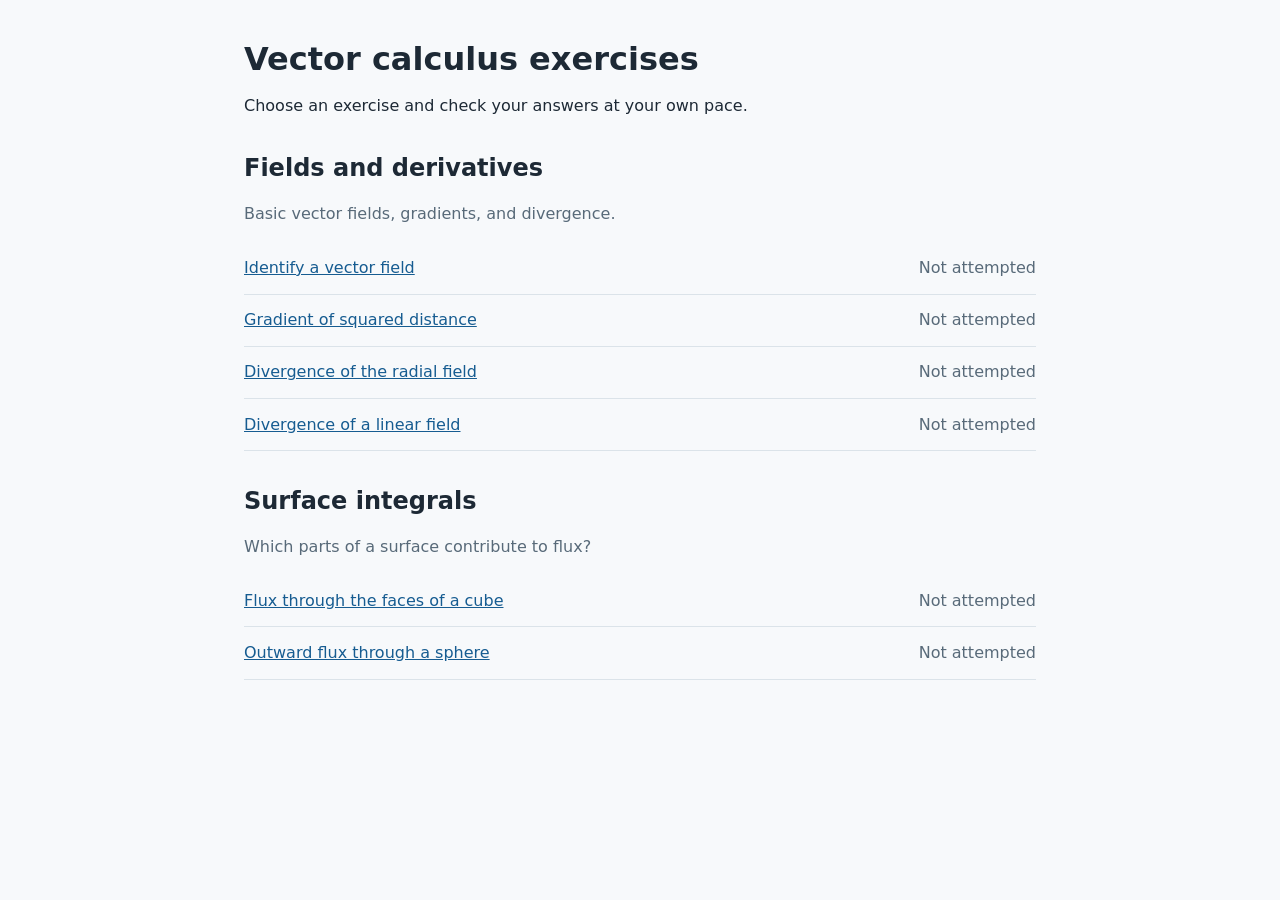
==== teaching/dvc/index.html @ b2d23dca "Adds DVC exercises" ====
<!doctype html>
<html lang="en">
  <head>
    <meta charset="UTF-8">
    <meta name="viewport" content="width=device-width, initial-scale=1.0">
    <title>Vector calculus exercises</title>
    <script type="module" crossorigin src="./assets/index-DKL_zkKp.js"></script>
    <link rel="stylesheet" crossorigin href="./assets/index-CPv9_bfF.css">
  </head>
  <body>
    <div id="app"></div>
  </body>
</html>
---- teaching/dvc/assets/index-CPv9_bfF.css ----
:root{font-family:system-ui,sans-serif;color:#1d2935;background:#f7f9fb;line-height:1.5}*{box-sizing:border-box}body{margin:0}a{color:#165c91}.page{max-width:52rem;margin:0 auto;padding:2rem 1.25rem 4rem}h1{margin:.5rem 0 1rem;line-height:1.2}h2{margin:2rem 0 .25rem}.module-description,.module-name,.progress-summary{color:#586a79}.module-name{margin:1.25rem 0 0}.exercise-list{list-style:none;padding:0;margin:1rem 0}.exercise-list li{display:flex;flex-wrap:wrap;justify-content:space-between;gap:.25rem 1rem;border-bottom:1px solid #dbe3e9;padding:.85rem 0}.statement{margin:1.5rem 0 2rem}.equation{overflow-x:auto}.widget{margin:1.5rem 0;border:1px solid #cad6df;border-radius:.5rem;background:#fff;padding:1rem}.widget figcaption{font-weight:700}.widget p{margin:.5rem 0}.widget-plot{width:100%;height:clamp(18rem,60vw,30rem)}.widget pre{max-height:18rem;overflow:auto;padding:.75rem;background:#eef3f7;border-radius:.25rem;font-size:.8rem}.question{min-width:0;margin:1.5rem 0;padding:1rem;border:1px solid #cad6df;border-radius:.5rem;background:#fff}.question legend{font-weight:700}.question-prompt p{margin-top:0}.option{display:flex;align-items:flex-start;gap:.65rem;padding:.55rem;border-radius:.25rem;cursor:pointer}.option:hover{background:#f0f5f8}.option input{margin-top:.35rem}.correct-answer{background:#e6f4e8}.feedback{margin-top:.75rem}.feedback p{margin-bottom:0}.correct .feedback{color:#226435}.incorrect .feedback{color:#8a3a26}.actions{display:flex;align-items:center;gap:1rem}button{border:0;border-radius:.3rem;padding:.7rem 1rem;background:#165c91;color:#fff;font:inherit;cursor:pointer}button:disabled{opacity:.6;cursor:default}button.success-button{background:#226435}.score{font-weight:700}@media(max-width:36rem){.page{padding-top:1.25rem}}@font-face{font-display:block;font-family:KaTeX_AMS;font-style:normal;font-weight:400;src:url(./KaTeX_AMS-Regular-BQhdFMY1.woff2) format("woff2"),url(./KaTeX_AMS-Regular-DMm9YOAa.woff) format("woff"),url(./KaTeX_AMS-Regular-DRggAlZN.ttf) format("truetype")}@font-face{font-display:block;font-family:KaTeX_Caligraphic;font-style:normal;font-weight:700;src:url(./KaTeX_Caligraphic-Bold-Dq_IR9rO.woff2) format("woff2"),url(./KaTeX_Caligraphic-Bold-BEiXGLvX.woff) format("woff"),url(./KaTeX_Caligraphic-Bold-ATXxdsX0.ttf) format("truetype")}@font-face{font-display:block;font-family:KaTeX_Caligraphic;font-style:normal;font-weight:400;src:url(./KaTeX_Caligraphic-Regular-Di6jR-x-.woff2) format("woff2"),url(./KaTeX_Caligraphic-Regular-CTRA-rTL.woff) format("woff"),url(./KaTeX_Caligraphic-Regular-wX97UBjC.ttf) format("truetype")}@font-face{font-display:block;font-family:KaTeX_Fraktur;font-style:normal;font-weight:700;src:url(./KaTeX_Fraktur-Bold-CL6g_b3V.woff2) format("woff2"),url(./KaTeX_Fraktur-Bold-BsDP51OF.woff) format("woff"),url(./KaTeX_Fraktur-Bold-BdnERNNW.ttf) format("truetype")}@font-face{font-display:block;font-family:KaTeX_Fraktur;font-style:normal;font-weight:400;src:url(./KaTeX_Fraktur-Regular-CTYiF6lA.woff2) format("woff2"),url(./KaTeX_Fraktur-Regular-Dxdc4cR9.woff) format("woff"),url(./KaTeX_Fraktur-Regular-CB_wures.ttf) format("truetype")}@font-face{font-display:block;font-family:KaTeX_Main;font-style:normal;font-weight:700;src:url(./KaTeX_Main-Bold-Cx986IdX.woff2) format("woff2"),url(./KaTeX_Main-Bold-Jm3AIy58.woff) format("woff"),url(./KaTeX_Main-Bold-waoOVXN0.ttf) format("truetype")}@font-face{font-display:block;font-family:KaTeX_Main;font-style:italic;font-weight:700;src:url(./KaTeX_Main-BoldItalic-DxDJ3AOS.woff2) format("woff2"),url(./KaTeX_Main-BoldItalic-SpSLRI95.woff) format("woff"),url(./KaTeX_Main-BoldItalic-DzxPMmG6.ttf) format("truetype")}@font-face{font-display:block;font-family:KaTeX_Main;font-style:italic;font-weight:400;src:url(./KaTeX_Main-Italic-NWA7e6Wa.woff2) format("woff2"),url(./KaTeX_Main-Italic-BMLOBm91.woff) format("woff"),url(./KaTeX_Main-Italic-3WenGoN9.ttf) format("truetype")}@font-face{font-display:block;font-family:KaTeX_Main;font-style:normal;font-weight:400;src:url(./KaTeX_Main-Regular-B22Nviop.woff2) format("woff2"),url(./KaTeX_Main-Regular-Dr94JaBh.woff) format("woff"),url(./KaTeX_Main-Regular-ypZvNtVU.ttf) format("truetype")}@font-face{font-display:block;font-family:KaTeX_Math;font-style:italic;font-weight:700;src:url(./KaTeX_Math-BoldItalic-CZnvNsCZ.woff2) format("woff2"),url(./KaTeX_Math-BoldItalic-iY-2wyZ7.woff) format("woff"),url(./KaTeX_Math-BoldItalic-B3XSjfu4.ttf) format("truetype")}@font-face{font-display:block;font-family:KaTeX_Math;font-style:italic;font-weight:400;src:url(./KaTeX_Math-Italic-t53AETM-.woff2) format("woff2"),url(./KaTeX_Math-Italic-DA0__PXp.woff) format("woff"),url(./KaTeX_Math-Italic-flOr_0UB.ttf) format("truetype")}@font-face{font-display:block;font-family:KaTeX_SansSerif;font-style:normal;font-weight:700;src:url(./KaTeX_SansSerif-Bold-D1sUS0GD.woff2) format("woff2"),url(./KaTeX_SansSerif-Bold-DbIhKOiC.woff) format("woff"),url(./KaTeX_SansSerif-Bold-CFMepnvq.ttf) format("truetype")}@font-face{font-display:block;font-family:KaTeX_SansSerif;font-style:italic;font-weight:400;src:url(./KaTeX_SansSerif-Italic-C3H0VqGB.woff2) format("woff2"),url(./KaTeX_SansSerif-Italic-DN2j7dab.woff) format("woff"),url(./KaTeX_SansSerif-Italic-YYjJ1zSn.ttf) format("truetype")}@font-face{font-display:block;font-family:KaTeX_SansSerif;font-style:normal;font-weight:400;src:url(./KaTeX_SansSerif-Regular-DDBCnlJ7.woff2) format("woff2"),url(./KaTeX_SansSerif-Regular-CS6fqUqJ.woff) format("woff"),url(./KaTeX_SansSerif-Regular-BNo7hRIc.ttf) format("truetype")}@font-face{font-display:block;font-family:KaTeX_Script;font-style:normal;font-weight:400;src:url(./KaTeX_Script-Regular-D3wIWfF6.woff2) format("woff2"),url(./KaTeX_Script-Regular-D5yQViql.woff) format("woff"),url(./KaTeX_Script-Regular-C5JkGWo-.ttf) format("truetype")}@font-face{font-display:block;font-family:KaTeX_Size1;font-style:normal;font-weight:400;src:url(./KaTeX_Size1-Regular-mCD8mA8B.woff2) format("woff2"),url(./KaTeX_Size1-Regular-C195tn64.woff) format("woff"),url(./KaTeX_Size1-Regular-Dbsnue_I.ttf) format("truetype")}@font-face{font-display:block;font-family:KaTeX_Size2;font-style:normal;font-weight:400;src:url(./KaTeX_Size2-Regular-Dy4dx90m.woff2) format("woff2"),url(./KaTeX_Size2-Regular-oD1tc_U0.woff) format("woff"),url(./KaTeX_Size2-Regular-B7gKUWhC.ttf) format("truetype")}@font-face{font-display:block;font-family:KaTeX_Size3;font-style:normal;font-weight:400;src:url([data-uri]) format("woff2"),url(./KaTeX_Size3-Regular-CTq5MqoE.woff) format("woff"),url(./KaTeX_Size3-Regular-DgpXs0kz.ttf) format("truetype")}@font-face{font-display:block;font-family:KaTeX_Size4;font-style:normal;font-weight:400;src:url(./KaTeX_Size4-Regular-Dl5lxZxV.woff2) format("woff2"),url(./KaTeX_Size4-Regular-BF-4gkZK.woff) format("woff"),url(./KaTeX_Size4-Regular-DWFBv043.ttf) format("truetype")}@font-face{font-display:block;font-family:KaTeX_Typewriter;font-style:normal;font-weight:400;src:url(./KaTeX_Typewriter-Regular-CO6r4hn1.woff2) format("woff2"),url(./KaTeX_Typewriter-Regular-C0xS9mPB.woff) format("woff"),url(./KaTeX_Typewriter-Regular-D3Ib7_Hf.ttf) format("truetype")}.katex{font: 1.21em KaTeX_Main,Times New Roman,serif;line-height:1.2;position:relative;text-indent:0;text-rendering:auto}.katex *{-ms-high-contrast-adjust:none!important;border-color:currentColor}.katex .katex-version:after{content:"0.16.47"}.katex .katex-mathml{border:0;-webkit-clip-path:inset(50%);clip-path:inset(50%);height:1px;overflow:hidden;padding:0;position:absolute;width:1px}.katex .katex-html>.newline{display:block}.katex .base{position:relative;white-space:nowrap;width:-webkit-min-content;width:-moz-min-content;width:min-content}.katex .base,.katex .strut{display:inline-block}.katex .textbf{font-weight:700}.katex .textit{font-style:italic}.katex .textrm{font-family:KaTeX_Main}.katex .textsf{font-family:KaTeX_SansSerif}.katex .texttt{font-family:KaTeX_Typewriter}.katex .mathnormal{font-family:KaTeX_Math;font-style:italic}.katex .mathit{font-family:KaTeX_Main;font-style:italic}.katex .mathrm{font-style:normal}.katex .mathbf{font-family:KaTeX_Main;font-weight:700}.katex .boldsymbol{font-family:KaTeX_Math;font-style:italic;font-weight:700}.katex .amsrm,.katex .mathbb,.katex .textbb{font-family:KaTeX_AMS}.katex .mathcal{font-family:KaTeX_Caligraphic}.katex .mathfrak,.katex .textfrak{font-family:KaTeX_Fraktur}.katex .mathboldfrak,.katex .textboldfrak{font-family:KaTeX_Fraktur;font-weight:700}.katex .mathtt{font-family:KaTeX_Typewriter}.katex .mathscr,.katex .textscr{font-family:KaTeX_Script}.katex .mathsf,.katex .textsf{font-family:KaTeX_SansSerif}.katex .mathboldsf,.katex .textboldsf{font-family:KaTeX_SansSerif;font-weight:700}.katex .mathitsf,.katex .mathsfit,.katex .textitsf{font-family:KaTeX_SansSerif;font-style:italic}.katex .mainrm{font-family:KaTeX_Main;font-style:normal}.katex .vlist-t{border-collapse:collapse;display:inline-table;table-layout:fixed}.katex .vlist-r{display:table-row}.katex .vlist{display:table-cell;position:relative;vertical-align:bottom}.katex .vlist>span{display:block;height:0;position:relative}.katex .vlist>span>span{display:inline-block}.katex .vlist>span>.pstrut{overflow:hidden;width:0}.katex .vlist-t2{margin-right:-2px}.katex .vlist-s{display:table-cell;font-size:1px;min-width:2px;vertical-align:bottom;width:2px}.katex .vbox{align-items:baseline;display:inline-flex;flex-direction:column}.katex .hbox{width:100%}.katex .hbox,.katex .thinbox{display:inline-flex;flex-direction:row}.katex .thinbox{max-width:0;width:0}.katex .msupsub{text-align:left}.katex .mfrac>span>span{text-align:center}.katex .mfrac .frac-line{border-bottom-style:solid;display:inline-block;width:100%}.katex .hdashline,.katex .hline,.katex .mfrac .frac-line,.katex .overline .overline-line,.katex .rule,.katex .underline .underline-line{min-height:1px}.katex .mspace{display:inline-block}.katex .smash{display:inline;line-height:0}.katex .clap,.katex .llap,.katex .rlap{position:relative;width:0}.katex .clap>.inner,.katex .llap>.inner,.katex .rlap>.inner{position:absolute}.katex .clap>.fix,.katex .llap>.fix,.katex .rlap>.fix{display:inline-block}.katex .llap>.inner{right:0}.katex .clap>.inner,.katex .rlap>.inner{left:0}.katex .clap>.inner>span{margin-left:-50%;margin-right:50%}.katex .rule{border:0 solid;display:inline-block;position:relative}.katex .hline,.katex .overline .overline-line,.katex .underline .underline-line{border-bottom-style:solid;display:inline-block;width:100%}.katex .hdashline{border-bottom-style:dashed;display:inline-block;width:100%}.katex .sqrt>.root{margin-left:.2777777778em;margin-right:-.5555555556em}.katex .fontsize-ensurer.reset-size1.size1,.katex .sizing.reset-size1.size1{font-size:1em}.katex .fontsize-ensurer.reset-size1.size2,.katex .sizing.reset-size1.size2{font-size:1.2em}.katex .fontsize-ensurer.reset-size1.size3,.katex .sizing.reset-size1.size3{font-size:1.4em}.katex .fontsize-ensurer.reset-size1.size4,.katex .sizing.reset-size1.size4{font-size:1.6em}.katex .fontsize-ensurer.reset-size1.size5,.katex .sizing.reset-size1.size5{font-size:1.8em}.katex .fontsize-ensurer.reset-size1.size6,.katex .sizing.reset-size1.size6{font-size:2em}.katex .fontsize-ensurer.reset-size1.size7,.katex .sizing.reset-size1.size7{font-size:2.4em}.katex .fontsize-ensurer.reset-size1.size8,.katex .sizing.reset-size1.size8{font-size:2.88em}.katex .fontsize-ensurer.reset-size1.size9,.katex .sizing.reset-size1.size9{font-size:3.456em}.katex .fontsize-ensurer.reset-size1.size10,.katex .sizing.reset-size1.size10{font-size:4.148em}.katex .fontsize-ensurer.reset-size1.size11,.katex .sizing.reset-size1.size11{font-size:4.976em}.katex .fontsize-ensurer.reset-size2.size1,.katex .sizing.reset-size2.size1{font-size:.8333333333em}.katex .fontsize-ensurer.reset-size2.size2,.katex .sizing.reset-size2.size2{font-size:1em}.katex .fontsize-ensurer.reset-size2.size3,.katex .sizing.reset-size2.size3{font-size:1.1666666667em}.katex .fontsize-ensurer.reset-size2.size4,.katex .sizing.reset-size2.size4{font-size:1.3333333333em}.katex .fontsize-ensurer.reset-size2.size5,.katex .sizing.reset-size2.size5{font-size:1.5em}.katex .fontsize-ensurer.reset-size2.size6,.katex .sizing.reset-size2.size6{font-size:1.6666666667em}.katex .fontsize-ensurer.reset-size2.size7,.katex .sizing.reset-size2.size7{font-size:2em}.katex .fontsize-ensurer.reset-size2.size8,.katex .sizing.reset-size2.size8{font-size:2.4em}.katex .fontsize-ensurer.reset-size2.size9,.katex .sizing.reset-size2.size9{font-size:2.88em}.katex .fontsize-ensurer.reset-size2.size10,.katex .sizing.reset-size2.size10{font-size:3.4566666667em}.katex .fontsize-ensurer.reset-size2.size11,.katex .sizing.reset-size2.size11{font-size:4.1466666667em}.katex .fontsize-ensurer.reset-size3.size1,.katex .sizing.reset-size3.size1{font-size:.7142857143em}.katex .fontsize-ensurer.reset-size3.size2,.katex .sizing.reset-size3.size2{font-size:.8571428571em}.katex .fontsize-ensurer.reset-size3.size3,.katex .sizing.reset-size3.size3{font-size:1em}.katex .fontsize-ensurer.reset-size3.size4,.katex .sizing.reset-size3.size4{font-size:1.1428571429em}.katex .fontsize-ensurer.reset-size3.size5,.katex .sizing.reset-size3.size5{font-size:1.2857142857em}.katex .fontsize-ensurer.reset-size3.size6,.katex .sizing.reset-size3.size6{font-size:1.4285714286em}.katex .fontsize-ensurer.reset-size3.size7,.katex .sizing.reset-size3.size7{font-size:1.7142857143em}.katex .fontsize-ensurer.reset-size3.size8,.katex .sizing.reset-size3.size8{font-size:2.0571428571em}.katex .fontsize-ensurer.reset-size3.size9,.katex .sizing.reset-size3.size9{font-size:2.4685714286em}.katex .fontsize-ensurer.reset-size3.size10,.katex .sizing.reset-size3.size10{font-size:2.9628571429em}.katex .fontsize-ensurer.reset-size3.size11,.katex .sizing.reset-size3.size11{font-size:3.5542857143em}.katex .fontsize-ensurer.reset-size4.size1,.katex .sizing.reset-size4.size1{font-size:.625em}.katex .fontsize-ensurer.reset-size4.size2,.katex .sizing.reset-size4.size2{font-size:.75em}.katex .fontsize-ensurer.reset-size4.size3,.katex .sizing.reset-size4.size3{font-size:.875em}.katex .fontsize-ensurer.reset-size4.size4,.katex .sizing.reset-size4.size4{font-size:1em}.katex .fontsize-ensurer.reset-size4.size5,.katex .sizing.reset-size4.size5{font-size:1.125em}.katex .fontsize-ensurer.reset-size4.size6,.katex .sizing.reset-size4.size6{font-size:1.25em}.katex .fontsize-ensurer.reset-size4.size7,.katex .sizing.reset-size4.size7{font-size:1.5em}.katex .fontsize-ensurer.reset-size4.size8,.katex .sizing.reset-size4.size8{font-size:1.8em}.katex .fontsize-ensurer.reset-size4.size9,.katex .sizing.reset-size4.size9{font-size:2.16em}.katex .fontsize-ensurer.reset-size4.size10,.katex .sizing.reset-size4.size10{font-size:2.5925em}.katex .fontsize-ensurer.reset-size4.size11,.katex .sizing.reset-size4.size11{font-size:3.11em}.katex .fontsize-ensurer.reset-size5.size1,.katex .sizing.reset-size5.size1{font-size:.5555555556em}.katex .fontsize-ensurer.reset-size5.size2,.katex .sizing.reset-size5.size2{font-size:.6666666667em}.katex .fontsize-ensurer.reset-size5.size3,.katex .sizing.reset-size5.size3{font-size:.7777777778em}.katex .fontsize-ensurer.reset-size5.size4,.katex .sizing.reset-size5.size4{font-size:.8888888889em}.katex .fontsize-ensurer.reset-size5.size5,.katex .sizing.reset-size5.size5{font-size:1em}.katex .fontsize-ensurer.reset-size5.size6,.katex .sizing.reset-size5.size6{font-size:1.1111111111em}.katex .fontsize-ensurer.reset-size5.size7,.katex .sizing.reset-size5.size7{font-size:1.3333333333em}.katex .fontsize-ensurer.reset-size5.size8,.katex .sizing.reset-size5.size8{font-size:1.6em}.katex .fontsize-ensurer.reset-size5.size9,.katex .sizing.reset-size5.size9{font-size:1.92em}.katex .fontsize-ensurer.reset-size5.size10,.katex .sizing.reset-size5.size10{font-size:2.3044444444em}.katex .fontsize-ensurer.reset-size5.size11,.katex .sizing.reset-size5.size11{font-size:2.7644444444em}.katex .fontsize-ensurer.reset-size6.size1,.katex .sizing.reset-size6.size1{font-size:.5em}.katex .fontsize-ensurer.reset-size6.size2,.katex .sizing.reset-size6.size2{font-size:.6em}.katex .fontsize-ensurer.reset-size6.size3,.katex .sizing.reset-size6.size3{font-size:.7em}.katex .fontsize-ensurer.reset-size6.size4,.katex .sizing.reset-size6.size4{font-size:.8em}.katex .fontsize-ensurer.reset-size6.size5,.katex .sizing.reset-size6.size5{font-size:.9em}.katex .fontsize-ensurer.reset-size6.size6,.katex .sizing.reset-size6.size6{font-size:1em}.katex .fontsize-ensurer.reset-size6.size7,.katex .sizing.reset-size6.size7{font-size:1.2em}.katex .fontsize-ensurer.reset-size6.size8,.katex .sizing.reset-size6.size8{font-size:1.44em}.katex .fontsize-ensurer.reset-size6.size9,.katex .sizing.reset-size6.size9{font-size:1.728em}.katex .fontsize-ensurer.reset-size6.size10,.katex .sizing.reset-size6.size10{font-size:2.074em}.katex .fontsize-ensurer.reset-size6.size11,.katex .sizing.reset-size6.size11{font-size:2.488em}.katex .fontsize-ensurer.reset-size7.size1,.katex .sizing.reset-size7.size1{font-size:.4166666667em}.katex .fontsize-ensurer.reset-size7.size2,.katex .sizing.reset-size7.size2{font-size:.5em}.katex .fontsize-ensurer.reset-size7.size3,.katex .sizing.reset-size7.size3{font-size:.5833333333em}.katex .fontsize-ensurer.reset-size7.size4,.katex .sizing.reset-size7.size4{font-size:.6666666667em}.katex .fontsize-ensurer.reset-size7.size5,.katex .sizing.reset-size7.size5{font-size:.75em}.katex .fontsize-ensurer.reset-size7.size6,.katex .sizing.reset-size7.size6{font-size:.8333333333em}.katex .fontsize-ensurer.reset-size7.size7,.katex .sizing.reset-size7.size7{font-size:1em}.katex .fontsize-ensurer.reset-size7.size8,.katex .sizing.reset-size7.size8{font-size:1.2em}.katex .fontsize-ensurer.reset-size7.size9,.katex .sizing.reset-size7.size9{font-size:1.44em}.katex .fontsize-ensurer.reset-size7.size10,.katex .sizing.reset-size7.size10{font-size:1.7283333333em}.katex .fontsize-ensurer.reset-size7.size11,.katex .sizing.reset-size7.size11{font-size:2.0733333333em}.katex .fontsize-ensurer.reset-size8.size1,.katex .sizing.reset-size8.size1{font-size:.3472222222em}.katex .fontsize-ensurer.reset-size8.size2,.katex .sizing.reset-size8.size2{font-size:.4166666667em}.katex .fontsize-ensurer.reset-size8.size3,.katex .sizing.reset-size8.size3{font-size:.4861111111em}.katex .fontsize-ensurer.reset-size8.size4,.katex .sizing.reset-size8.size4{font-size:.5555555556em}.katex .fontsize-ensurer.reset-size8.size5,.katex .sizing.reset-size8.size5{font-size:.625em}.katex .fontsize-ensurer.reset-size8.size6,.katex .sizing.reset-size8.size6{font-size:.6944444444em}.katex .fontsize-ensurer.reset-size8.size7,.katex .sizing.reset-size8.size7{font-size:.8333333333em}.katex .fontsize-ensurer.reset-size8.size8,.katex .sizing.reset-size8.size8{font-size:1em}.katex .fontsize-ensurer.reset-size8.size9,.katex .sizing.reset-size8.size9{font-size:1.2em}.katex .fontsize-ensurer.reset-size8.size10,.katex .sizing.reset-size8.size10{font-size:1.4402777778em}.katex .fontsize-ensurer.reset-size8.size11,.katex .sizing.reset-size8.size11{font-size:1.7277777778em}.katex .fontsize-ensurer.reset-size9.size1,.katex .sizing.reset-size9.size1{font-size:.2893518519em}.katex .fontsize-ensurer.reset-size9.size2,.katex .sizing.reset-size9.size2{font-size:.3472222222em}.katex .fontsize-ensurer.reset-size9.size3,.katex .sizing.reset-size9.size3{font-size:.4050925926em}.katex .fontsize-ensurer.reset-size9.size4,.katex .sizing.reset-size9.size4{font-size:.462962963em}.katex .fontsize-ensurer.reset-size9.size5,.katex .sizing.reset-size9.size5{font-size:.5208333333em}.katex .fontsize-ensurer.reset-size9.size6,.katex .sizing.reset-size9.size6{font-size:.5787037037em}.katex .fontsize-ensurer.reset-size9.size7,.katex .sizing.reset-size9.size7{font-size:.6944444444em}.katex .fontsize-ensurer.reset-size9.size8,.katex .sizing.reset-size9.size8{font-size:.8333333333em}.katex .fontsize-ensurer.reset-size9.size9,.katex .sizing.reset-size9.size9{font-size:1em}.katex .fontsize-ensurer.reset-size9.size10,.katex .sizing.reset-size9.size10{font-size:1.2002314815em}.katex .fontsize-ensurer.reset-size9.size11,.katex .sizing.reset-size9.size11{font-size:1.4398148148em}.katex .fontsize-ensurer.reset-size10.size1,.katex .sizing.reset-size10.size1{font-size:.2410800386em}.katex .fontsize-ensurer.reset-size10.size2,.katex .sizing.reset-size10.size2{font-size:.2892960463em}.katex .fontsize-ensurer.reset-size10.size3,.katex .sizing.reset-size10.size3{font-size:.337512054em}.katex .fontsize-ensurer.reset-size10.size4,.katex .sizing.reset-size10.size4{font-size:.3857280617em}.katex .fontsize-ensurer.reset-size10.size5,.katex .sizing.reset-size10.size5{font-size:.4339440694em}.katex .fontsize-ensurer.reset-size10.size6,.katex .sizing.reset-size10.size6{font-size:.4821600771em}.katex .fontsize-ensurer.reset-size10.size7,.katex .sizing.reset-size10.size7{font-size:.5785920926em}.katex .fontsize-ensurer.reset-size10.size8,.katex .sizing.reset-size10.size8{font-size:.6943105111em}.katex .fontsize-ensurer.reset-size10.size9,.katex .sizing.reset-size10.size9{font-size:.8331726133em}.katex .fontsize-ensurer.reset-size10.size10,.katex .sizing.reset-size10.size10{font-size:1em}.katex .fontsize-ensurer.reset-size10.size11,.katex .sizing.reset-size10.size11{font-size:1.1996142719em}.katex .fontsize-ensurer.reset-size11.size1,.katex .sizing.reset-size11.size1{font-size:.2009646302em}.katex .fontsize-ensurer.reset-size11.size2,.katex .sizing.reset-size11.size2{font-size:.2411575563em}.katex .fontsize-ensurer.reset-size11.size3,.katex .sizing.reset-size11.size3{font-size:.2813504823em}.katex .fontsize-ensurer.reset-size11.size4,.katex .sizing.reset-size11.size4{font-size:.3215434084em}.katex .fontsize-ensurer.reset-size11.size5,.katex .sizing.reset-size11.size5{font-size:.3617363344em}.katex .fontsize-ensurer.reset-size11.size6,.katex .sizing.reset-size11.size6{font-size:.4019292605em}.katex .fontsize-ensurer.reset-size11.size7,.katex .sizing.reset-size11.size7{font-size:.4823151125em}.katex .fontsize-ensurer.reset-size11.size8,.katex .sizing.reset-size11.size8{font-size:.578778135em}.katex .fontsize-ensurer.reset-size11.size9,.katex .sizing.reset-size11.size9{font-size:.6945337621em}.katex .fontsize-ensurer.reset-size11.size10,.katex .sizing.reset-size11.size10{font-size:.8336012862em}.katex .fontsize-ensurer.reset-size11.size11,.katex .sizing.reset-size11.size11{font-size:1em}.katex .delimsizing.size1{font-family:KaTeX_Size1}.katex .delimsizing.size2{font-family:KaTeX_Size2}.katex .delimsizing.size3{font-family:KaTeX_Size3}.katex .delimsizing.size4{font-family:KaTeX_Size4}.katex .delimsizing.mult .delim-size1>span{font-family:KaTeX_Size1}.katex .delimsizing.mult .delim-size4>span{font-family:KaTeX_Size4}.katex .nulldelimiter{display:inline-block;width:.12em}.katex .delimcenter,.katex .op-symbol{position:relative}.katex .op-symbol.small-op{font-family:KaTeX_Size1}.katex .op-symbol.large-op{font-family:KaTeX_Size2}.katex .accent>.vlist-t,.katex .op-limits>.vlist-t{text-align:center}.katex .accent .accent-body{position:relative}.katex .accent .accent-body:not(.accent-full){width:0}.katex .overlay{display:block}.katex .mtable .vertical-separator{display:inline-block;min-width:1px}.katex .mtable .arraycolsep{display:inline-block}.katex .mtable .col-align-c>.vlist-t{text-align:center}.katex .mtable .col-align-l>.vlist-t{text-align:left}.katex .mtable .col-align-r>.vlist-t{text-align:right}.katex .svg-align{text-align:left}.katex svg{fill:currentColor;stroke:currentColor;display:block;height:inherit;position:absolute;width:100%}.katex svg path{stroke:none}.katex svg{fill-rule:nonzero;fill-opacity:1;stroke-width:1;stroke-linecap:butt;stroke-linejoin:miter;stroke-miterlimit:4;stroke-dasharray:none;stroke-dashoffset:0;stroke-opacity:1}.katex img{border-style:none;max-height:none;max-width:none;min-height:0;min-width:0}.katex .stretchy{display:block;overflow:hidden;position:relative;width:100%}.katex .stretchy:after,.katex .stretchy:before{content:""}.katex .hide-tail{overflow:hidden;position:relative;width:100%}.katex .halfarrow-left{left:0;overflow:hidden;position:absolute;width:50.2%}.katex .halfarrow-right{overflow:hidden;position:absolute;right:0;width:50.2%}.katex .brace-left{left:0;overflow:hidden;position:absolute;width:25.1%}.katex .brace-center{left:25%;overflow:hidden;position:absolute;width:50%}.katex .brace-right{overflow:hidden;position:absolute;right:0;width:25.1%}.katex .x-arrow-pad{padding:0 .5em}.katex .cd-arrow-pad{padding:0 .55556em 0 .27778em}.katex .mover,.katex .munder,.katex .x-arrow{text-align:center}.katex .boxpad{padding:0 .3em}.katex .fbox,.katex .fcolorbox{border:.04em solid;box-sizing:border-box}.katex .cancel-pad{padding:0 .2em}.katex .cancel-lap{margin-left:-.2em;margin-right:-.2em}.katex .sout{border-bottom-style:solid;border-bottom-width:.08em}.katex .angl{border-right:.049em solid;border-top:.049em solid;box-sizing:border-box;margin-right:.03889em}.katex .anglpad{padding:0 .03889em}.katex .eqn-num:before{content:"(" counter(katexEqnNo) ")";counter-increment:katexEqnNo}.katex .mml-eqn-num:before{content:"(" counter(mmlEqnNo) ")";counter-increment:mmlEqnNo}.katex .mtr-glue{width:50%}.katex .cd-vert-arrow{display:inline-block;position:relative}.katex .cd-label-left{display:inline-block;position:absolute;right:calc(50% + .3em);text-align:left}.katex .cd-label-right{display:inline-block;left:calc(50% + .3em);position:absolute;text-align:right}.katex-display{display:block;margin:1em 0;text-align:center}.katex-display>.katex{display:block;text-align:center;white-space:nowrap}.katex-display>.katex>.katex-html{display:block;position:relative}.katex-display>.katex>.katex-html>.tag{position:absolute;right:0}.katex-display.leqno>.katex>.katex-html>.tag{left:0;right:auto}.katex-display.fleqn>.katex{padding-left:2em;text-align:left}body{counter-reset:katexEqnNo mmlEqnNo}
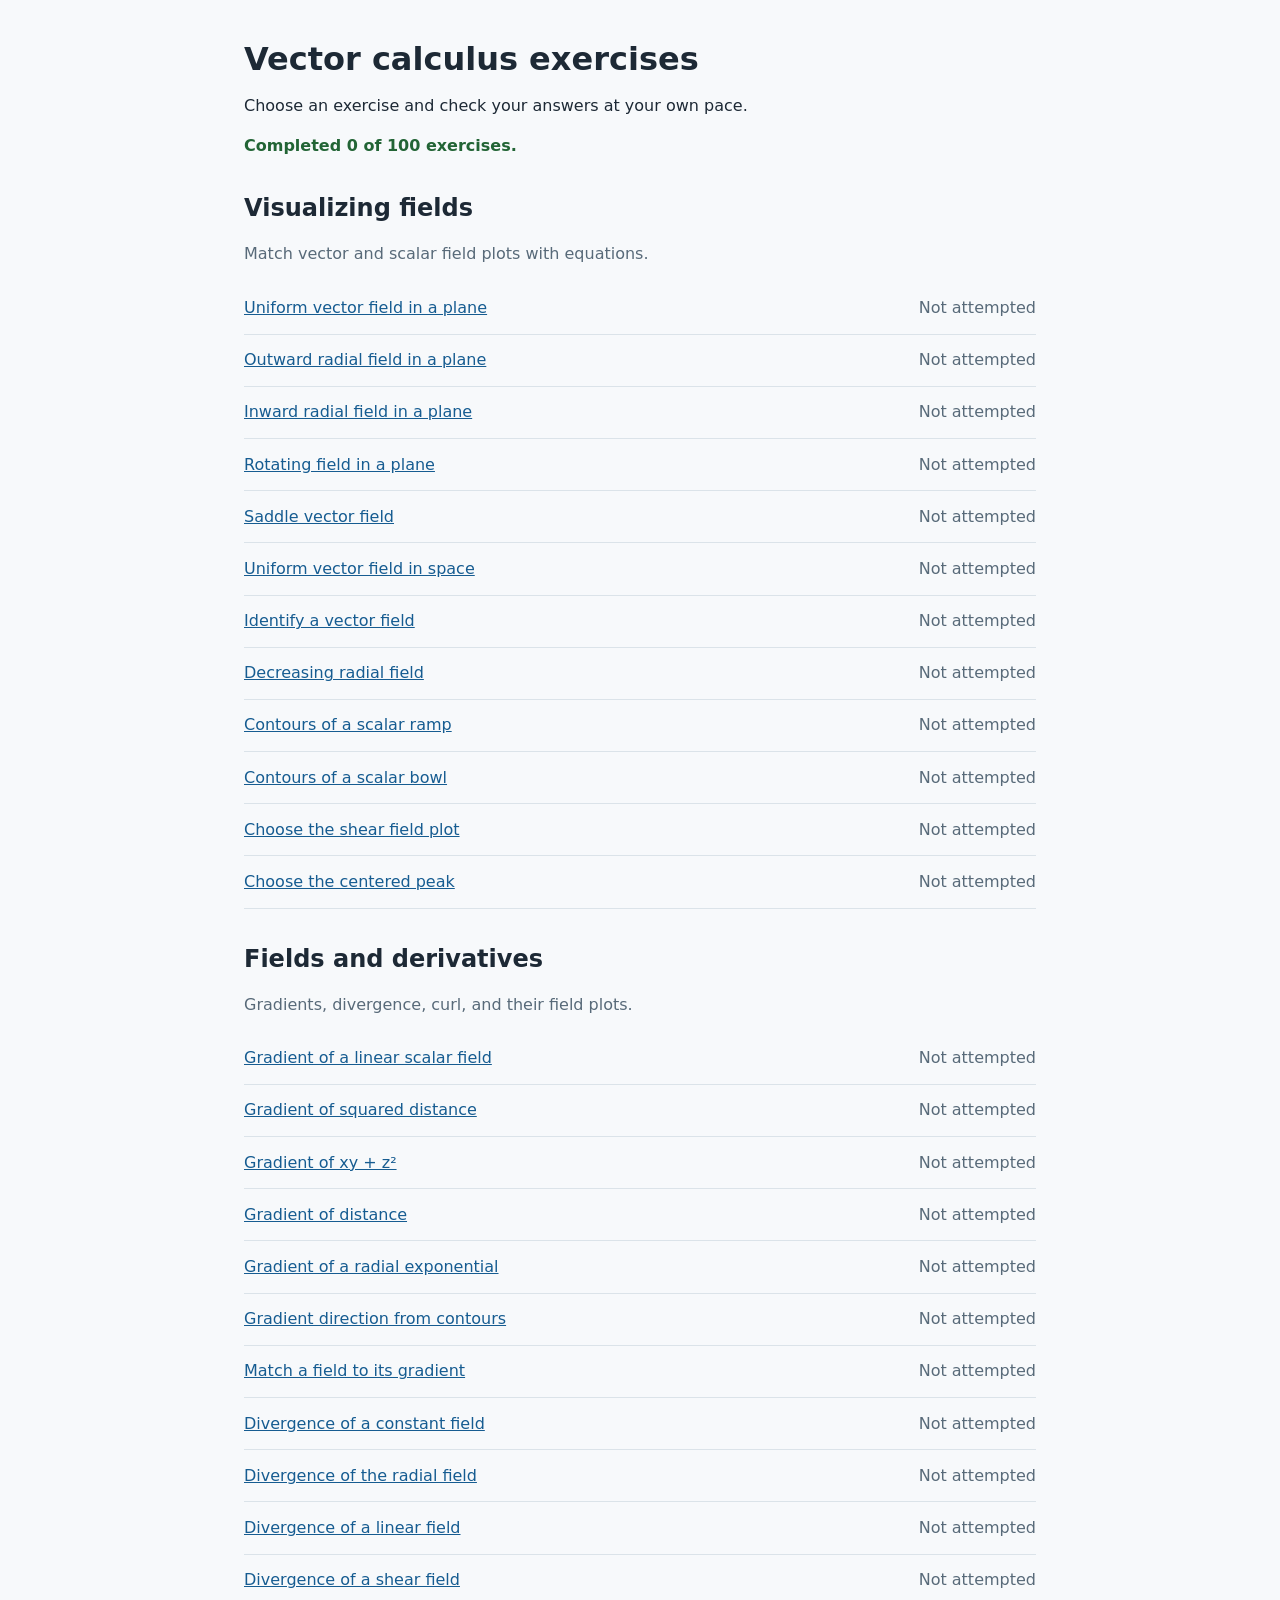
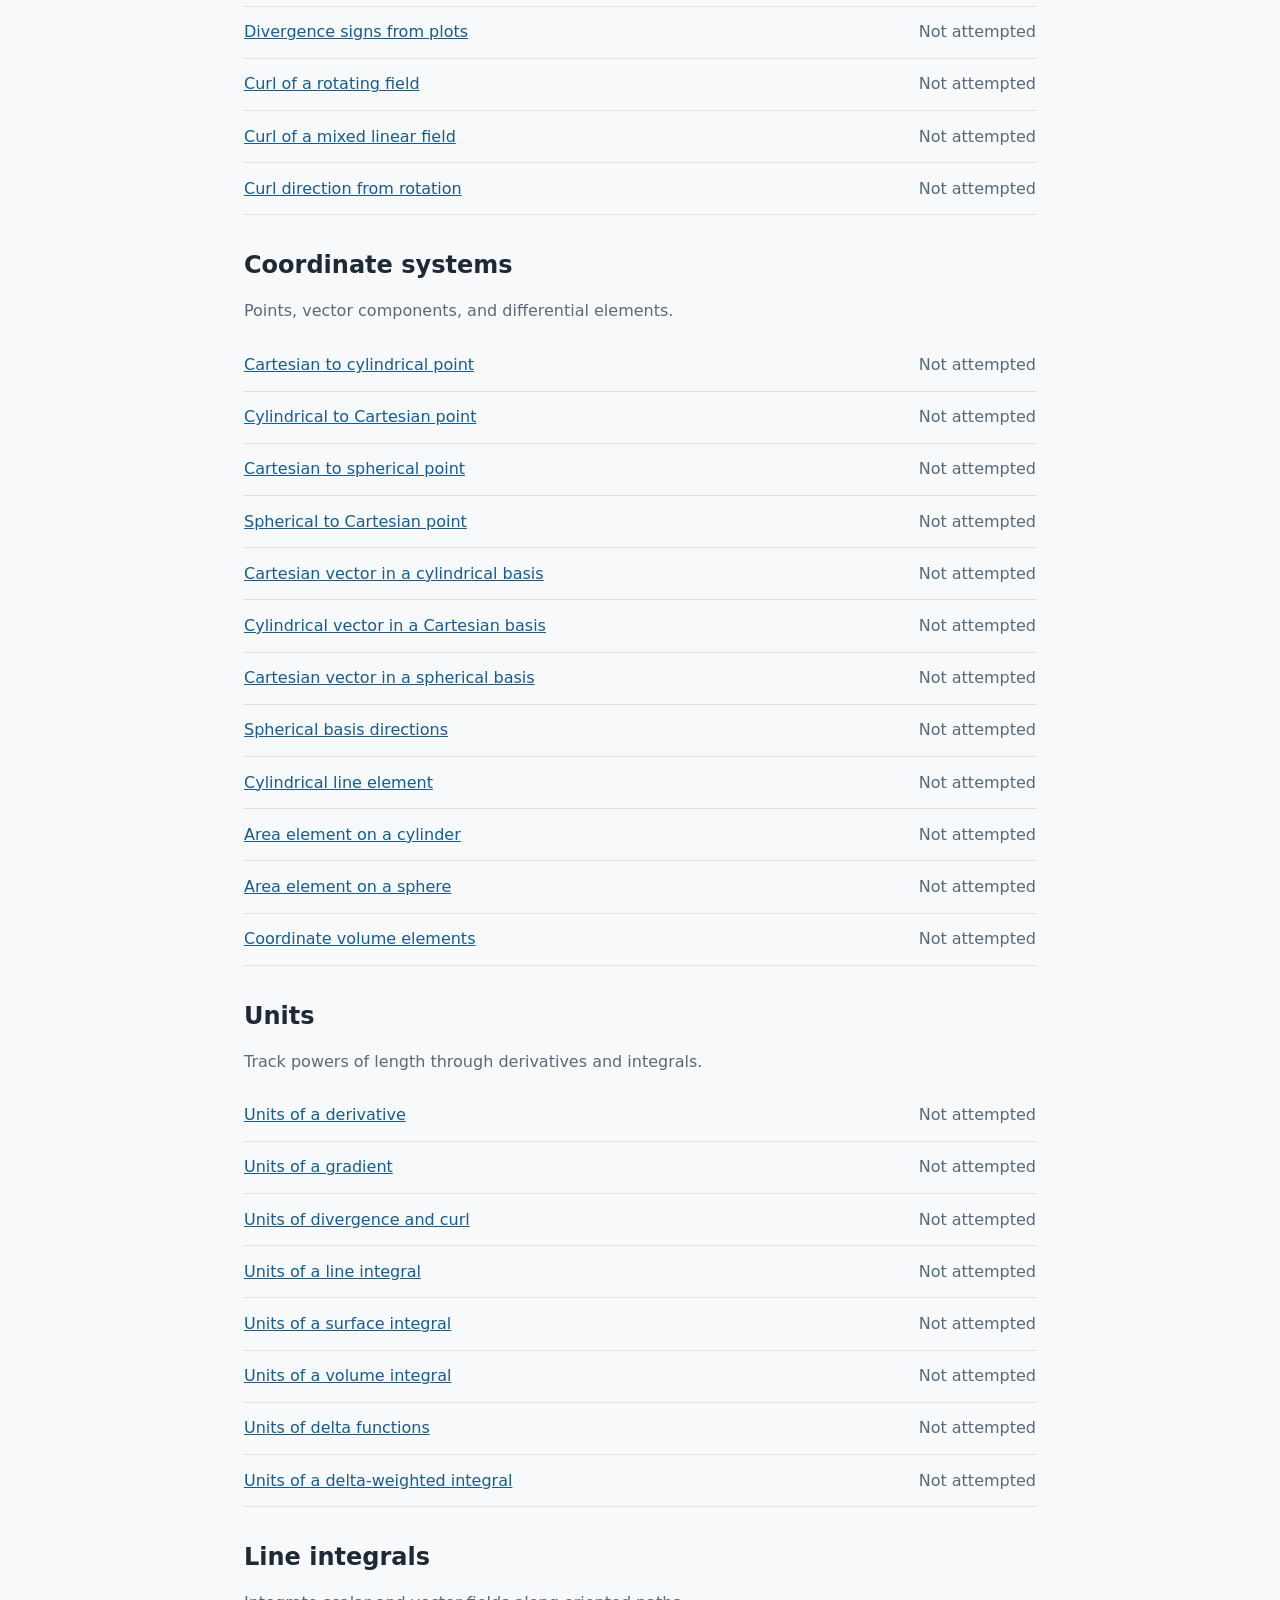
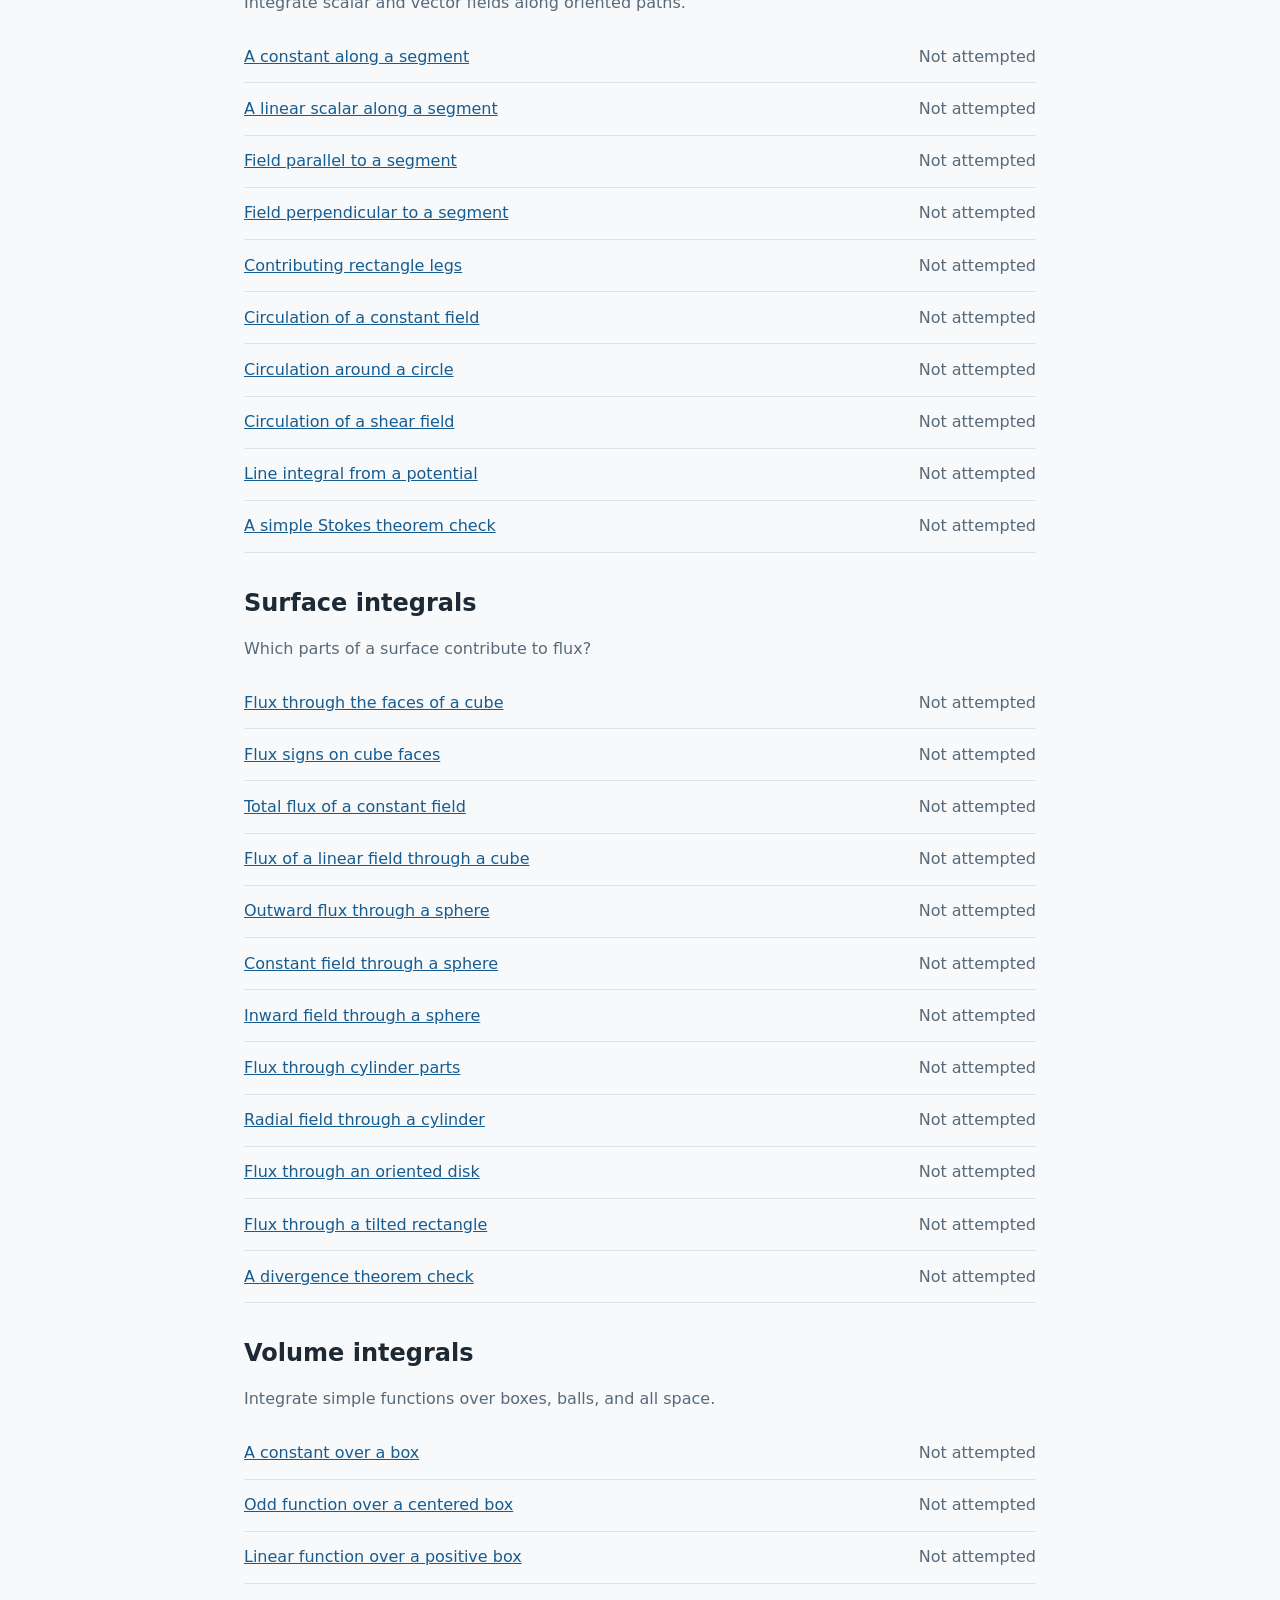
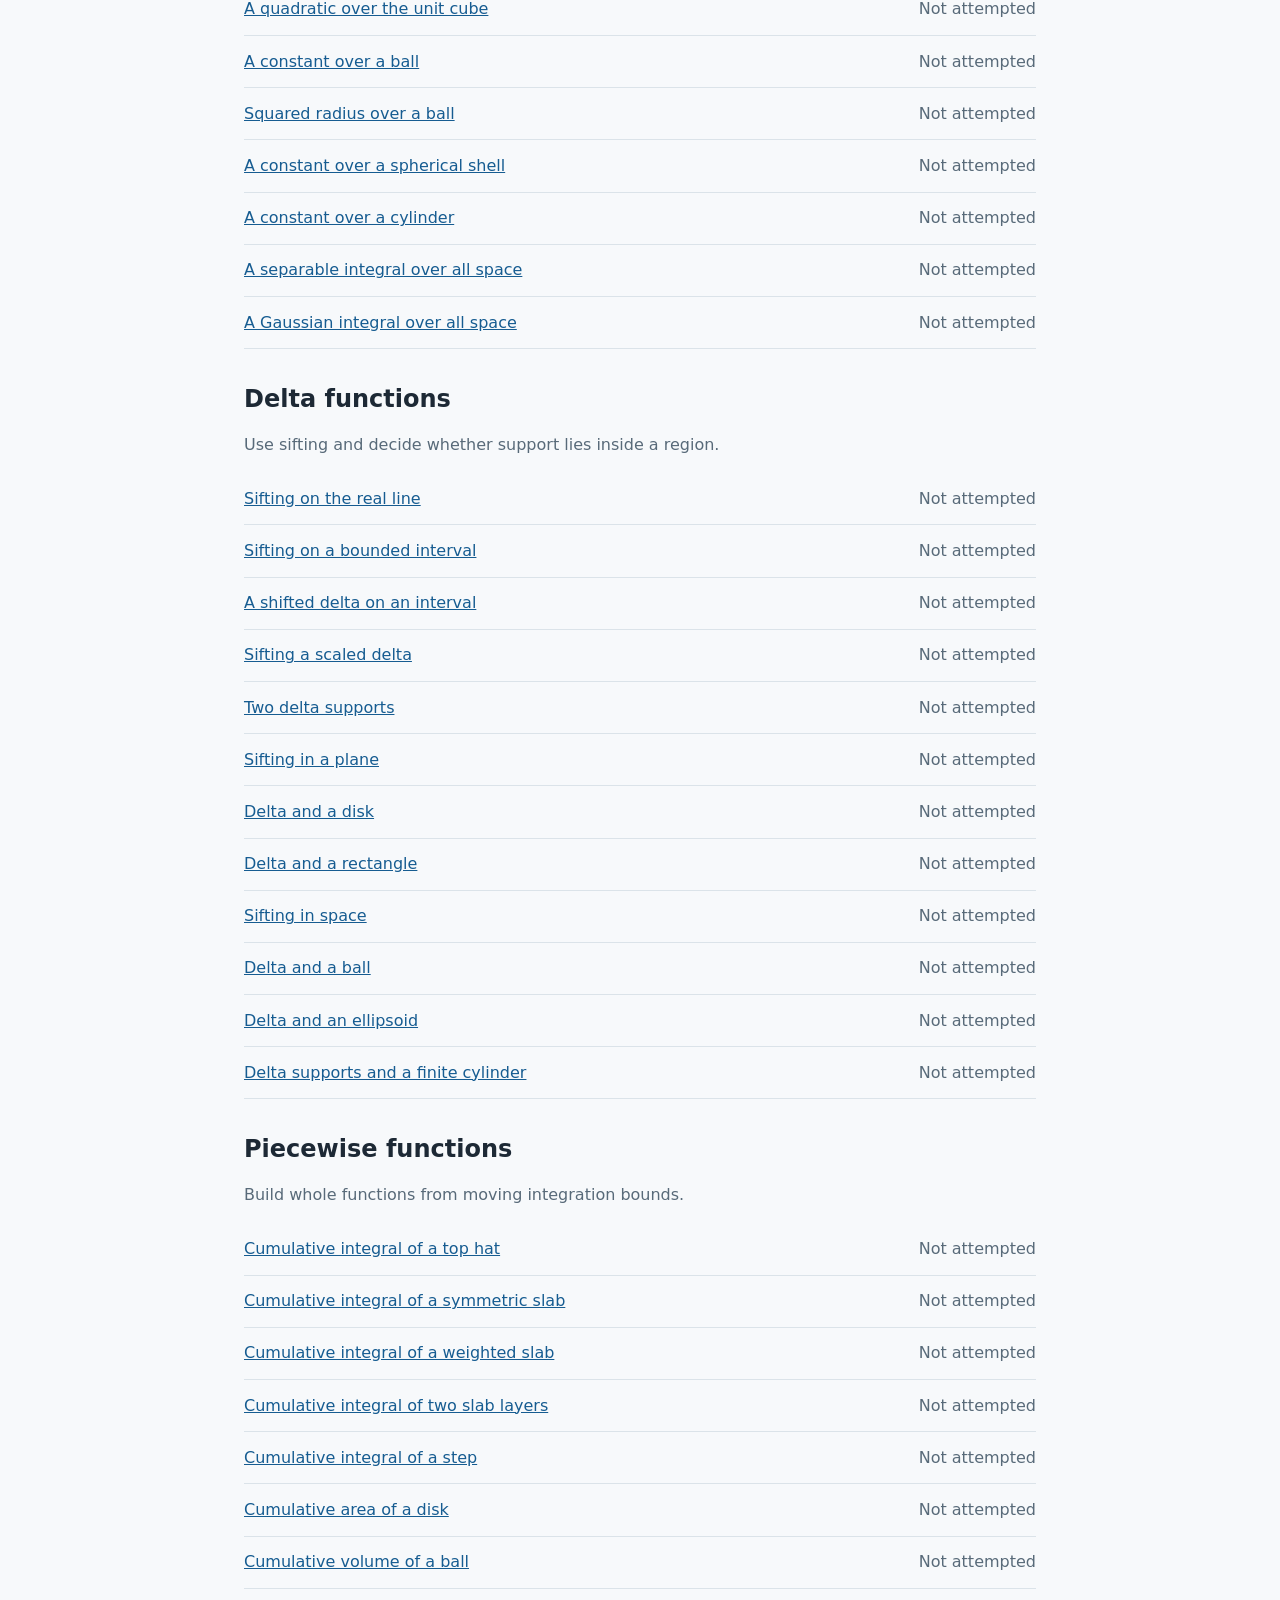
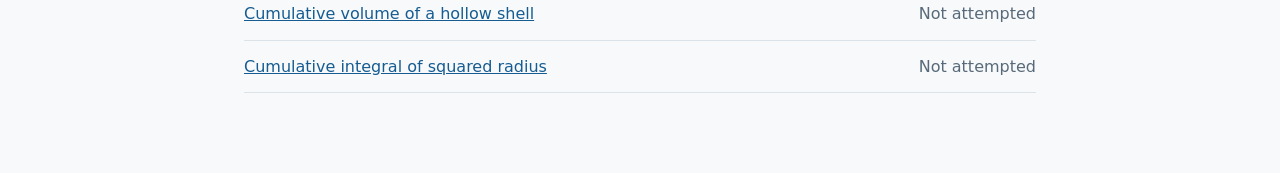
==== commit 043f0b59: "Updates DVC exercises" ====
--- a/teaching/dvc/index.html
+++ b/teaching/dvc/index.html
@@ -4,8 +4,8 @@
     <meta charset="UTF-8">
     <meta name="viewport" content="width=device-width, initial-scale=1.0">
     <title>Vector calculus exercises</title>
-    <script type="module" crossorigin src="./assets/index-DKL_zkKp.js"></script>
-    <link rel="stylesheet" crossorigin href="./assets/index-CPv9_bfF.css">
+    <script type="module" crossorigin src="./assets/index-12XIXLHi.js"></script>
+    <link rel="stylesheet" crossorigin href="./assets/index-C8pljWcL.css">
   </head>
   <body>
     <div id="app"></div>
--- a/teaching/dvc/assets/index-C8pljWcL.css
+++ b/teaching/dvc/assets/index-C8pljWcL.css
@@ -0,0 +1 @@
+:root{font-family:system-ui,sans-serif;color:#1d2935;background:#f7f9fb;line-height:1.5}*{box-sizing:border-box}body{margin:0}a{color:#165c91}.page{max-width:52rem;margin:0 auto;padding:2rem 1.25rem 4rem}h1{margin:.5rem 0 1rem;line-height:1.2}h2{margin:2rem 0 .25rem}.module-description,.module-name,.progress-summary{color:#586a79}.module-name{margin:1.25rem 0 0}.completion-summary{color:#226435;font-weight:600}.exercise-list{list-style:none;padding:0;margin:1rem 0}.exercise-list li{display:flex;flex-wrap:wrap;justify-content:space-between;gap:.25rem 1rem;border-bottom:1px solid #dbe3e9;padding:.85rem 0}.statement{margin:1.5rem 0 2rem}.equation{overflow-x:auto}.widget{margin:1.5rem 0;border:1px solid #cad6df;border-radius:.5rem;background:#fff;padding:1rem}.widget figcaption{font-weight:700}.widget p{margin:.5rem 0}.widget-control{display:flex;flex-wrap:wrap;align-items:center;gap:.25rem 1rem}.widget-control label{display:flex;align-items:center;gap:.75rem}.widget-control input{width:min(15rem,48vw)}.widget-control output{color:#586a79;font-size:.9rem}.widget-plot{width:100%;height:clamp(18rem,60vw,30rem)}.widget pre{max-height:18rem;overflow:auto;padding:.75rem;background:#eef3f7;border-radius:.25rem;font-size:.8rem}.question{min-width:0;margin:1.5rem 0;padding:1rem;border:1px solid #cad6df;border-radius:.5rem;background:#fff}.question legend{font-weight:700}.question-prompt p{margin-top:0}.option{display:flex;align-items:flex-start;gap:.65rem;padding:.55rem;border-radius:.25rem;cursor:pointer}.option:hover{background:#f0f5f8}.option input{margin-top:.35rem}.option>span{min-width:0;overflow-x:auto}.correct-answer{background:#e6f4e8}.feedback{margin-top:.75rem}.feedback p{margin-bottom:0}.correct .feedback{color:#226435}.incorrect .feedback{color:#8a3a26}.actions{display:flex;align-items:center;gap:1rem}button{border:0;border-radius:.3rem;padding:.7rem 1rem;background:#165c91;color:#fff;font:inherit;cursor:pointer}button:disabled{opacity:.6;cursor:default}button.success-button{background:#226435}.score{font-weight:700}@media(max-width:36rem){.page{padding-top:1.25rem}}@font-face{font-display:block;font-family:KaTeX_AMS;font-style:normal;font-weight:400;src:url(./KaTeX_AMS-Regular-BQhdFMY1.woff2) format("woff2"),url(./KaTeX_AMS-Regular-DMm9YOAa.woff) format("woff"),url(./KaTeX_AMS-Regular-DRggAlZN.ttf) format("truetype")}@font-face{font-display:block;font-family:KaTeX_Caligraphic;font-style:normal;font-weight:700;src:url(./KaTeX_Caligraphic-Bold-Dq_IR9rO.woff2) format("woff2"),url(./KaTeX_Caligraphic-Bold-BEiXGLvX.woff) format("woff"),url(./KaTeX_Caligraphic-Bold-ATXxdsX0.ttf) format("truetype")}@font-face{font-display:block;font-family:KaTeX_Caligraphic;font-style:normal;font-weight:400;src:url(./KaTeX_Caligraphic-Regular-Di6jR-x-.woff2) format("woff2"),url(./KaTeX_Caligraphic-Regular-CTRA-rTL.woff) format("woff"),url(./KaTeX_Caligraphic-Regular-wX97UBjC.ttf) format("truetype")}@font-face{font-display:block;font-family:KaTeX_Fraktur;font-style:normal;font-weight:700;src:url(./KaTeX_Fraktur-Bold-CL6g_b3V.woff2) format("woff2"),url(./KaTeX_Fraktur-Bold-BsDP51OF.woff) format("woff"),url(./KaTeX_Fraktur-Bold-BdnERNNW.ttf) format("truetype")}@font-face{font-display:block;font-family:KaTeX_Fraktur;font-style:normal;font-weight:400;src:url(./KaTeX_Fraktur-Regular-CTYiF6lA.woff2) format("woff2"),url(./KaTeX_Fraktur-Regular-Dxdc4cR9.woff) format("woff"),url(./KaTeX_Fraktur-Regular-CB_wures.ttf) format("truetype")}@font-face{font-display:block;font-family:KaTeX_Main;font-style:normal;font-weight:700;src:url(./KaTeX_Main-Bold-Cx986IdX.woff2) format("woff2"),url(./KaTeX_Main-Bold-Jm3AIy58.woff) format("woff"),url(./KaTeX_Main-Bold-waoOVXN0.ttf) format("truetype")}@font-face{font-display:block;font-family:KaTeX_Main;font-style:italic;font-weight:700;src:url(./KaTeX_Main-BoldItalic-DxDJ3AOS.woff2) format("woff2"),url(./KaTeX_Main-BoldItalic-SpSLRI95.woff) format("woff"),url(./KaTeX_Main-BoldItalic-DzxPMmG6.ttf) format("truetype")}@font-face{font-display:block;font-family:KaTeX_Main;font-style:italic;font-weight:400;src:url(./KaTeX_Main-Italic-NWA7e6Wa.woff2) format("woff2"),url(./KaTeX_Main-Italic-BMLOBm91.woff) format("woff"),url(./KaTeX_Main-Italic-3WenGoN9.ttf) format("truetype")}@font-face{font-display:block;font-family:KaTeX_Main;font-style:normal;font-weight:400;src:url(./KaTeX_Main-Regular-B22Nviop.woff2) format("woff2"),url(./KaTeX_Main-Regular-Dr94JaBh.woff) format("woff"),url(./KaTeX_Main-Regular-ypZvNtVU.ttf) format("truetype")}@font-face{font-display:block;font-family:KaTeX_Math;font-style:italic;font-weight:700;src:url(./KaTeX_Math-BoldItalic-CZnvNsCZ.woff2) format("woff2"),url(./KaTeX_Math-BoldItalic-iY-2wyZ7.woff) format("woff"),url(./KaTeX_Math-BoldItalic-B3XSjfu4.ttf) format("truetype")}@font-face{font-display:block;font-family:KaTeX_Math;font-style:italic;font-weight:400;src:url(./KaTeX_Math-Italic-t53AETM-.woff2) format("woff2"),url(./KaTeX_Math-Italic-DA0__PXp.woff) format("woff"),url(./KaTeX_Math-Italic-flOr_0UB.ttf) format("truetype")}@font-face{font-display:block;font-family:KaTeX_SansSerif;font-style:normal;font-weight:700;src:url(./KaTeX_SansSerif-Bold-D1sUS0GD.woff2) format("woff2"),url(./KaTeX_SansSerif-Bold-DbIhKOiC.woff) format("woff"),url(./KaTeX_SansSerif-Bold-CFMepnvq.ttf) format("truetype")}@font-face{font-display:block;font-family:KaTeX_SansSerif;font-style:italic;font-weight:400;src:url(./KaTeX_SansSerif-Italic-C3H0VqGB.woff2) format("woff2"),url(./KaTeX_SansSerif-Italic-DN2j7dab.woff) format("woff"),url(./KaTeX_SansSerif-Italic-YYjJ1zSn.ttf) format("truetype")}@font-face{font-display:block;font-family:KaTeX_SansSerif;font-style:normal;font-weight:400;src:url(./KaTeX_SansSerif-Regular-DDBCnlJ7.woff2) format("woff2"),url(./KaTeX_SansSerif-Regular-CS6fqUqJ.woff) format("woff"),url(./KaTeX_SansSerif-Regular-BNo7hRIc.ttf) format("truetype")}@font-face{font-display:block;font-family:KaTeX_Script;font-style:normal;font-weight:400;src:url(./KaTeX_Script-Regular-D3wIWfF6.woff2) format("woff2"),url(./KaTeX_Script-Regular-D5yQViql.woff) format("woff"),url(./KaTeX_Script-Regular-C5JkGWo-.ttf) format("truetype")}@font-face{font-display:block;font-family:KaTeX_Size1;font-style:normal;font-weight:400;src:url(./KaTeX_Size1-Regular-mCD8mA8B.woff2) format("woff2"),url(./KaTeX_Size1-Regular-C195tn64.woff) format("woff"),url(./KaTeX_Size1-Regular-Dbsnue_I.ttf) format("truetype")}@font-face{font-display:block;font-family:KaTeX_Size2;font-style:normal;font-weight:400;src:url(./KaTeX_Size2-Regular-Dy4dx90m.woff2) format("woff2"),url(./KaTeX_Size2-Regular-oD1tc_U0.woff) format("woff"),url(./KaTeX_Size2-Regular-B7gKUWhC.ttf) format("truetype")}@font-face{font-display:block;font-family:KaTeX_Size3;font-style:normal;font-weight:400;src:url([data-uri]) format("woff2"),url(./KaTeX_Size3-Regular-CTq5MqoE.woff) format("woff"),url(./KaTeX_Size3-Regular-DgpXs0kz.ttf) format("truetype")}@font-face{font-display:block;font-family:KaTeX_Size4;font-style:normal;font-weight:400;src:url(./KaTeX_Size4-Regular-Dl5lxZxV.woff2) format("woff2"),url(./KaTeX_Size4-Regular-BF-4gkZK.woff) format("woff"),url(./KaTeX_Size4-Regular-DWFBv043.ttf) format("truetype")}@font-face{font-display:block;font-family:KaTeX_Typewriter;font-style:normal;font-weight:400;src:url(./KaTeX_Typewriter-Regular-CO6r4hn1.woff2) format("woff2"),url(./KaTeX_Typewriter-Regular-C0xS9mPB.woff) format("woff"),url(./KaTeX_Typewriter-Regular-D3Ib7_Hf.ttf) format("truetype")}.katex{font: 1.21em KaTeX_Main,Times New Roman,serif;line-height:1.2;position:relative;text-indent:0;text-rendering:auto}.katex *{-ms-high-contrast-adjust:none!important;border-color:currentColor}.katex .katex-version:after{content:"0.16.47"}.katex .katex-mathml{border:0;-webkit-clip-path:inset(50%);clip-path:inset(50%);height:1px;overflow:hidden;padding:0;position:absolute;width:1px}.katex .katex-html>.newline{display:block}.katex .base{position:relative;white-space:nowrap;width:-webkit-min-content;width:-moz-min-content;width:min-content}.katex .base,.katex .strut{display:inline-block}.katex .textbf{font-weight:700}.katex .textit{font-style:italic}.katex .textrm{font-family:KaTeX_Main}.katex .textsf{font-family:KaTeX_SansSerif}.katex .texttt{font-family:KaTeX_Typewriter}.katex .mathnormal{font-family:KaTeX_Math;font-style:italic}.katex .mathit{font-family:KaTeX_Main;font-style:italic}.katex .mathrm{font-style:normal}.katex .mathbf{font-family:KaTeX_Main;font-weight:700}.katex .boldsymbol{font-family:KaTeX_Math;font-style:italic;font-weight:700}.katex .amsrm,.katex .mathbb,.katex .textbb{font-family:KaTeX_AMS}.katex .mathcal{font-family:KaTeX_Caligraphic}.katex .mathfrak,.katex .textfrak{font-family:KaTeX_Fraktur}.katex .mathboldfrak,.katex .textboldfrak{font-family:KaTeX_Fraktur;font-weight:700}.katex .mathtt{font-family:KaTeX_Typewriter}.katex .mathscr,.katex .textscr{font-family:KaTeX_Script}.katex .mathsf,.katex .textsf{font-family:KaTeX_SansSerif}.katex .mathboldsf,.katex .textboldsf{font-family:KaTeX_SansSerif;font-weight:700}.katex .mathitsf,.katex .mathsfit,.katex .textitsf{font-family:KaTeX_SansSerif;font-style:italic}.katex .mainrm{font-family:KaTeX_Main;font-style:normal}.katex .vlist-t{border-collapse:collapse;display:inline-table;table-layout:fixed}.katex .vlist-r{display:table-row}.katex .vlist{display:table-cell;position:relative;vertical-align:bottom}.katex .vlist>span{display:block;height:0;position:relative}.katex .vlist>span>span{display:inline-block}.katex .vlist>span>.pstrut{overflow:hidden;width:0}.katex .vlist-t2{margin-right:-2px}.katex .vlist-s{display:table-cell;font-size:1px;min-width:2px;vertical-align:bottom;width:2px}.katex .vbox{align-items:baseline;display:inline-flex;flex-direction:column}.katex .hbox{width:100%}.katex .hbox,.katex .thinbox{display:inline-flex;flex-direction:row}.katex .thinbox{max-width:0;width:0}.katex .msupsub{text-align:left}.katex .mfrac>span>span{text-align:center}.katex .mfrac .frac-line{border-bottom-style:solid;display:inline-block;width:100%}.katex .hdashline,.katex .hline,.katex .mfrac .frac-line,.katex .overline .overline-line,.katex .rule,.katex .underline .underline-line{min-height:1px}.katex .mspace{display:inline-block}.katex .smash{display:inline;line-height:0}.katex .clap,.katex .llap,.katex .rlap{position:relative;width:0}.katex .clap>.inner,.katex .llap>.inner,.katex .rlap>.inner{position:absolute}.katex .clap>.fix,.katex .llap>.fix,.katex .rlap>.fix{display:inline-block}.katex .llap>.inner{right:0}.katex .clap>.inner,.katex .rlap>.inner{left:0}.katex .clap>.inner>span{margin-left:-50%;margin-right:50%}.katex .rule{border:0 solid;display:inline-block;position:relative}.katex .hline,.katex .overline .overline-line,.katex .underline .underline-line{border-bottom-style:solid;display:inline-block;width:100%}.katex .hdashline{border-bottom-style:dashed;display:inline-block;width:100%}.katex .sqrt>.root{margin-left:.2777777778em;margin-right:-.5555555556em}.katex .fontsize-ensurer.reset-size1.size1,.katex .sizing.reset-size1.size1{font-size:1em}.katex .fontsize-ensurer.reset-size1.size2,.katex .sizing.reset-size1.size2{font-size:1.2em}.katex .fontsize-ensurer.reset-size1.size3,.katex .sizing.reset-size1.size3{font-size:1.4em}.katex .fontsize-ensurer.reset-size1.size4,.katex .sizing.reset-size1.size4{font-size:1.6em}.katex .fontsize-ensurer.reset-size1.size5,.katex .sizing.reset-size1.size5{font-size:1.8em}.katex .fontsize-ensurer.reset-size1.size6,.katex .sizing.reset-size1.size6{font-size:2em}.katex .fontsize-ensurer.reset-size1.size7,.katex .sizing.reset-size1.size7{font-size:2.4em}.katex .fontsize-ensurer.reset-size1.size8,.katex .sizing.reset-size1.size8{font-size:2.88em}.katex .fontsize-ensurer.reset-size1.size9,.katex .sizing.reset-size1.size9{font-size:3.456em}.katex .fontsize-ensurer.reset-size1.size10,.katex .sizing.reset-size1.size10{font-size:4.148em}.katex .fontsize-ensurer.reset-size1.size11,.katex .sizing.reset-size1.size11{font-size:4.976em}.katex .fontsize-ensurer.reset-size2.size1,.katex .sizing.reset-size2.size1{font-size:.8333333333em}.katex .fontsize-ensurer.reset-size2.size2,.katex .sizing.reset-size2.size2{font-size:1em}.katex .fontsize-ensurer.reset-size2.size3,.katex .sizing.reset-size2.size3{font-size:1.1666666667em}.katex .fontsize-ensurer.reset-size2.size4,.katex .sizing.reset-size2.size4{font-size:1.3333333333em}.katex .fontsize-ensurer.reset-size2.size5,.katex .sizing.reset-size2.size5{font-size:1.5em}.katex .fontsize-ensurer.reset-size2.size6,.katex .sizing.reset-size2.size6{font-size:1.6666666667em}.katex .fontsize-ensurer.reset-size2.size7,.katex .sizing.reset-size2.size7{font-size:2em}.katex .fontsize-ensurer.reset-size2.size8,.katex .sizing.reset-size2.size8{font-size:2.4em}.katex .fontsize-ensurer.reset-size2.size9,.katex .sizing.reset-size2.size9{font-size:2.88em}.katex .fontsize-ensurer.reset-size2.size10,.katex .sizing.reset-size2.size10{font-size:3.4566666667em}.katex .fontsize-ensurer.reset-size2.size11,.katex .sizing.reset-size2.size11{font-size:4.1466666667em}.katex .fontsize-ensurer.reset-size3.size1,.katex .sizing.reset-size3.size1{font-size:.7142857143em}.katex .fontsize-ensurer.reset-size3.size2,.katex .sizing.reset-size3.size2{font-size:.8571428571em}.katex .fontsize-ensurer.reset-size3.size3,.katex .sizing.reset-size3.size3{font-size:1em}.katex .fontsize-ensurer.reset-size3.size4,.katex .sizing.reset-size3.size4{font-size:1.1428571429em}.katex .fontsize-ensurer.reset-size3.size5,.katex .sizing.reset-size3.size5{font-size:1.2857142857em}.katex .fontsize-ensurer.reset-size3.size6,.katex .sizing.reset-size3.size6{font-size:1.4285714286em}.katex .fontsize-ensurer.reset-size3.size7,.katex .sizing.reset-size3.size7{font-size:1.7142857143em}.katex .fontsize-ensurer.reset-size3.size8,.katex .sizing.reset-size3.size8{font-size:2.0571428571em}.katex .fontsize-ensurer.reset-size3.size9,.katex .sizing.reset-size3.size9{font-size:2.4685714286em}.katex .fontsize-ensurer.reset-size3.size10,.katex .sizing.reset-size3.size10{font-size:2.9628571429em}.katex .fontsize-ensurer.reset-size3.size11,.katex .sizing.reset-size3.size11{font-size:3.5542857143em}.katex .fontsize-ensurer.reset-size4.size1,.katex .sizing.reset-size4.size1{font-size:.625em}.katex .fontsize-ensurer.reset-size4.size2,.katex .sizing.reset-size4.size2{font-size:.75em}.katex .fontsize-ensurer.reset-size4.size3,.katex .sizing.reset-size4.size3{font-size:.875em}.katex .fontsize-ensurer.reset-size4.size4,.katex .sizing.reset-size4.size4{font-size:1em}.katex .fontsize-ensurer.reset-size4.size5,.katex .sizing.reset-size4.size5{font-size:1.125em}.katex .fontsize-ensurer.reset-size4.size6,.katex .sizing.reset-size4.size6{font-size:1.25em}.katex .fontsize-ensurer.reset-size4.size7,.katex .sizing.reset-size4.size7{font-size:1.5em}.katex .fontsize-ensurer.reset-size4.size8,.katex .sizing.reset-size4.size8{font-size:1.8em}.katex .fontsize-ensurer.reset-size4.size9,.katex .sizing.reset-size4.size9{font-size:2.16em}.katex .fontsize-ensurer.reset-size4.size10,.katex .sizing.reset-size4.size10{font-size:2.5925em}.katex .fontsize-ensurer.reset-size4.size11,.katex .sizing.reset-size4.size11{font-size:3.11em}.katex .fontsize-ensurer.reset-size5.size1,.katex .sizing.reset-size5.size1{font-size:.5555555556em}.katex .fontsize-ensurer.reset-size5.size2,.katex .sizing.reset-size5.size2{font-size:.6666666667em}.katex .fontsize-ensurer.reset-size5.size3,.katex .sizing.reset-size5.size3{font-size:.7777777778em}.katex .fontsize-ensurer.reset-size5.size4,.katex .sizing.reset-size5.size4{font-size:.8888888889em}.katex .fontsize-ensurer.reset-size5.size5,.katex .sizing.reset-size5.size5{font-size:1em}.katex .fontsize-ensurer.reset-size5.size6,.katex .sizing.reset-size5.size6{font-size:1.1111111111em}.katex .fontsize-ensurer.reset-size5.size7,.katex .sizing.reset-size5.size7{font-size:1.3333333333em}.katex .fontsize-ensurer.reset-size5.size8,.katex .sizing.reset-size5.size8{font-size:1.6em}.katex .fontsize-ensurer.reset-size5.size9,.katex .sizing.reset-size5.size9{font-size:1.92em}.katex .fontsize-ensurer.reset-size5.size10,.katex .sizing.reset-size5.size10{font-size:2.3044444444em}.katex .fontsize-ensurer.reset-size5.size11,.katex .sizing.reset-size5.size11{font-size:2.7644444444em}.katex .fontsize-ensurer.reset-size6.size1,.katex .sizing.reset-size6.size1{font-size:.5em}.katex .fontsize-ensurer.reset-size6.size2,.katex .sizing.reset-size6.size2{font-size:.6em}.katex .fontsize-ensurer.reset-size6.size3,.katex .sizing.reset-size6.size3{font-size:.7em}.katex .fontsize-ensurer.reset-size6.size4,.katex .sizing.reset-size6.size4{font-size:.8em}.katex .fontsize-ensurer.reset-size6.size5,.katex .sizing.reset-size6.size5{font-size:.9em}.katex .fontsize-ensurer.reset-size6.size6,.katex .sizing.reset-size6.size6{font-size:1em}.katex .fontsize-ensurer.reset-size6.size7,.katex .sizing.reset-size6.size7{font-size:1.2em}.katex .fontsize-ensurer.reset-size6.size8,.katex .sizing.reset-size6.size8{font-size:1.44em}.katex .fontsize-ensurer.reset-size6.size9,.katex .sizing.reset-size6.size9{font-size:1.728em}.katex .fontsize-ensurer.reset-size6.size10,.katex .sizing.reset-size6.size10{font-size:2.074em}.katex .fontsize-ensurer.reset-size6.size11,.katex .sizing.reset-size6.size11{font-size:2.488em}.katex .fontsize-ensurer.reset-size7.size1,.katex .sizing.reset-size7.size1{font-size:.4166666667em}.katex .fontsize-ensurer.reset-size7.size2,.katex .sizing.reset-size7.size2{font-size:.5em}.katex .fontsize-ensurer.reset-size7.size3,.katex .sizing.reset-size7.size3{font-size:.5833333333em}.katex .fontsize-ensurer.reset-size7.size4,.katex .sizing.reset-size7.size4{font-size:.6666666667em}.katex .fontsize-ensurer.reset-size7.size5,.katex .sizing.reset-size7.size5{font-size:.75em}.katex .fontsize-ensurer.reset-size7.size6,.katex .sizing.reset-size7.size6{font-size:.8333333333em}.katex .fontsize-ensurer.reset-size7.size7,.katex .sizing.reset-size7.size7{font-size:1em}.katex .fontsize-ensurer.reset-size7.size8,.katex .sizing.reset-size7.size8{font-size:1.2em}.katex .fontsize-ensurer.reset-size7.size9,.katex .sizing.reset-size7.size9{font-size:1.44em}.katex .fontsize-ensurer.reset-size7.size10,.katex .sizing.reset-size7.size10{font-size:1.7283333333em}.katex .fontsize-ensurer.reset-size7.size11,.katex .sizing.reset-size7.size11{font-size:2.0733333333em}.katex .fontsize-ensurer.reset-size8.size1,.katex .sizing.reset-size8.size1{font-size:.3472222222em}.katex .fontsize-ensurer.reset-size8.size2,.katex .sizing.reset-size8.size2{font-size:.4166666667em}.katex .fontsize-ensurer.reset-size8.size3,.katex .sizing.reset-size8.size3{font-size:.4861111111em}.katex .fontsize-ensurer.reset-size8.size4,.katex .sizing.reset-size8.size4{font-size:.5555555556em}.katex .fontsize-ensurer.reset-size8.size5,.katex .sizing.reset-size8.size5{font-size:.625em}.katex .fontsize-ensurer.reset-size8.size6,.katex .sizing.reset-size8.size6{font-size:.6944444444em}.katex .fontsize-ensurer.reset-size8.size7,.katex .sizing.reset-size8.size7{font-size:.8333333333em}.katex .fontsize-ensurer.reset-size8.size8,.katex .sizing.reset-size8.size8{font-size:1em}.katex .fontsize-ensurer.reset-size8.size9,.katex .sizing.reset-size8.size9{font-size:1.2em}.katex .fontsize-ensurer.reset-size8.size10,.katex .sizing.reset-size8.size10{font-size:1.4402777778em}.katex .fontsize-ensurer.reset-size8.size11,.katex .sizing.reset-size8.size11{font-size:1.7277777778em}.katex .fontsize-ensurer.reset-size9.size1,.katex .sizing.reset-size9.size1{font-size:.2893518519em}.katex .fontsize-ensurer.reset-size9.size2,.katex .sizing.reset-size9.size2{font-size:.3472222222em}.katex .fontsize-ensurer.reset-size9.size3,.katex .sizing.reset-size9.size3{font-size:.4050925926em}.katex .fontsize-ensurer.reset-size9.size4,.katex .sizing.reset-size9.size4{font-size:.462962963em}.katex .fontsize-ensurer.reset-size9.size5,.katex .sizing.reset-size9.size5{font-size:.5208333333em}.katex .fontsize-ensurer.reset-size9.size6,.katex .sizing.reset-size9.size6{font-size:.5787037037em}.katex .fontsize-ensurer.reset-size9.size7,.katex .sizing.reset-size9.size7{font-size:.6944444444em}.katex .fontsize-ensurer.reset-size9.size8,.katex .sizing.reset-size9.size8{font-size:.8333333333em}.katex .fontsize-ensurer.reset-size9.size9,.katex .sizing.reset-size9.size9{font-size:1em}.katex .fontsize-ensurer.reset-size9.size10,.katex .sizing.reset-size9.size10{font-size:1.2002314815em}.katex .fontsize-ensurer.reset-size9.size11,.katex .sizing.reset-size9.size11{font-size:1.4398148148em}.katex .fontsize-ensurer.reset-size10.size1,.katex .sizing.reset-size10.size1{font-size:.2410800386em}.katex .fontsize-ensurer.reset-size10.size2,.katex .sizing.reset-size10.size2{font-size:.2892960463em}.katex .fontsize-ensurer.reset-size10.size3,.katex .sizing.reset-size10.size3{font-size:.337512054em}.katex .fontsize-ensurer.reset-size10.size4,.katex .sizing.reset-size10.size4{font-size:.3857280617em}.katex .fontsize-ensurer.reset-size10.size5,.katex .sizing.reset-size10.size5{font-size:.4339440694em}.katex .fontsize-ensurer.reset-size10.size6,.katex .sizing.reset-size10.size6{font-size:.4821600771em}.katex .fontsize-ensurer.reset-size10.size7,.katex .sizing.reset-size10.size7{font-size:.5785920926em}.katex .fontsize-ensurer.reset-size10.size8,.katex .sizing.reset-size10.size8{font-size:.6943105111em}.katex .fontsize-ensurer.reset-size10.size9,.katex .sizing.reset-size10.size9{font-size:.8331726133em}.katex .fontsize-ensurer.reset-size10.size10,.katex .sizing.reset-size10.size10{font-size:1em}.katex .fontsize-ensurer.reset-size10.size11,.katex .sizing.reset-size10.size11{font-size:1.1996142719em}.katex .fontsize-ensurer.reset-size11.size1,.katex .sizing.reset-size11.size1{font-size:.2009646302em}.katex .fontsize-ensurer.reset-size11.size2,.katex .sizing.reset-size11.size2{font-size:.2411575563em}.katex .fontsize-ensurer.reset-size11.size3,.katex .sizing.reset-size11.size3{font-size:.2813504823em}.katex .fontsize-ensurer.reset-size11.size4,.katex .sizing.reset-size11.size4{font-size:.3215434084em}.katex .fontsize-ensurer.reset-size11.size5,.katex .sizing.reset-size11.size5{font-size:.3617363344em}.katex .fontsize-ensurer.reset-size11.size6,.katex .sizing.reset-size11.size6{font-size:.4019292605em}.katex .fontsize-ensurer.reset-size11.size7,.katex .sizing.reset-size11.size7{font-size:.4823151125em}.katex .fontsize-ensurer.reset-size11.size8,.katex .sizing.reset-size11.size8{font-size:.578778135em}.katex .fontsize-ensurer.reset-size11.size9,.katex .sizing.reset-size11.size9{font-size:.6945337621em}.katex .fontsize-ensurer.reset-size11.size10,.katex .sizing.reset-size11.size10{font-size:.8336012862em}.katex .fontsize-ensurer.reset-size11.size11,.katex .sizing.reset-size11.size11{font-size:1em}.katex .delimsizing.size1{font-family:KaTeX_Size1}.katex .delimsizing.size2{font-family:KaTeX_Size2}.katex .delimsizing.size3{font-family:KaTeX_Size3}.katex .delimsizing.size4{font-family:KaTeX_Size4}.katex .delimsizing.mult .delim-size1>span{font-family:KaTeX_Size1}.katex .delimsizing.mult .delim-size4>span{font-family:KaTeX_Size4}.katex .nulldelimiter{display:inline-block;width:.12em}.katex .delimcenter,.katex .op-symbol{position:relative}.katex .op-symbol.small-op{font-family:KaTeX_Size1}.katex .op-symbol.large-op{font-family:KaTeX_Size2}.katex .accent>.vlist-t,.katex .op-limits>.vlist-t{text-align:center}.katex .accent .accent-body{position:relative}.katex .accent .accent-body:not(.accent-full){width:0}.katex .overlay{display:block}.katex .mtable .vertical-separator{display:inline-block;min-width:1px}.katex .mtable .arraycolsep{display:inline-block}.katex .mtable .col-align-c>.vlist-t{text-align:center}.katex .mtable .col-align-l>.vlist-t{text-align:left}.katex .mtable .col-align-r>.vlist-t{text-align:right}.katex .svg-align{text-align:left}.katex svg{fill:currentColor;stroke:currentColor;display:block;height:inherit;position:absolute;width:100%}.katex svg path{stroke:none}.katex svg{fill-rule:nonzero;fill-opacity:1;stroke-width:1;stroke-linecap:butt;stroke-linejoin:miter;stroke-miterlimit:4;stroke-dasharray:none;stroke-dashoffset:0;stroke-opacity:1}.katex img{border-style:none;max-height:none;max-width:none;min-height:0;min-width:0}.katex .stretchy{display:block;overflow:hidden;position:relative;width:100%}.katex .stretchy:after,.katex .stretchy:before{content:""}.katex .hide-tail{overflow:hidden;position:relative;width:100%}.katex .halfarrow-left{left:0;overflow:hidden;position:absolute;width:50.2%}.katex .halfarrow-right{overflow:hidden;position:absolute;right:0;width:50.2%}.katex .brace-left{left:0;overflow:hidden;position:absolute;width:25.1%}.katex .brace-center{left:25%;overflow:hidden;position:absolute;width:50%}.katex .brace-right{overflow:hidden;position:absolute;right:0;width:25.1%}.katex .x-arrow-pad{padding:0 .5em}.katex .cd-arrow-pad{padding:0 .55556em 0 .27778em}.katex .mover,.katex .munder,.katex .x-arrow{text-align:center}.katex .boxpad{padding:0 .3em}.katex .fbox,.katex .fcolorbox{border:.04em solid;box-sizing:border-box}.katex .cancel-pad{padding:0 .2em}.katex .cancel-lap{margin-left:-.2em;margin-right:-.2em}.katex .sout{border-bottom-style:solid;border-bottom-width:.08em}.katex .angl{border-right:.049em solid;border-top:.049em solid;box-sizing:border-box;margin-right:.03889em}.katex .anglpad{padding:0 .03889em}.katex .eqn-num:before{content:"(" counter(katexEqnNo) ")";counter-increment:katexEqnNo}.katex .mml-eqn-num:before{content:"(" counter(mmlEqnNo) ")";counter-increment:mmlEqnNo}.katex .mtr-glue{width:50%}.katex .cd-vert-arrow{display:inline-block;position:relative}.katex .cd-label-left{display:inline-block;position:absolute;right:calc(50% + .3em);text-align:left}.katex .cd-label-right{display:inline-block;left:calc(50% + .3em);position:absolute;text-align:right}.katex-display{display:block;margin:1em 0;text-align:center}.katex-display>.katex{display:block;text-align:center;white-space:nowrap}.katex-display>.katex>.katex-html{display:block;position:relative}.katex-display>.katex>.katex-html>.tag{position:absolute;right:0}.katex-display.leqno>.katex>.katex-html>.tag{left:0;right:auto}.katex-display.fleqn>.katex{padding-left:2em;text-align:left}body{counter-reset:katexEqnNo mmlEqnNo}
